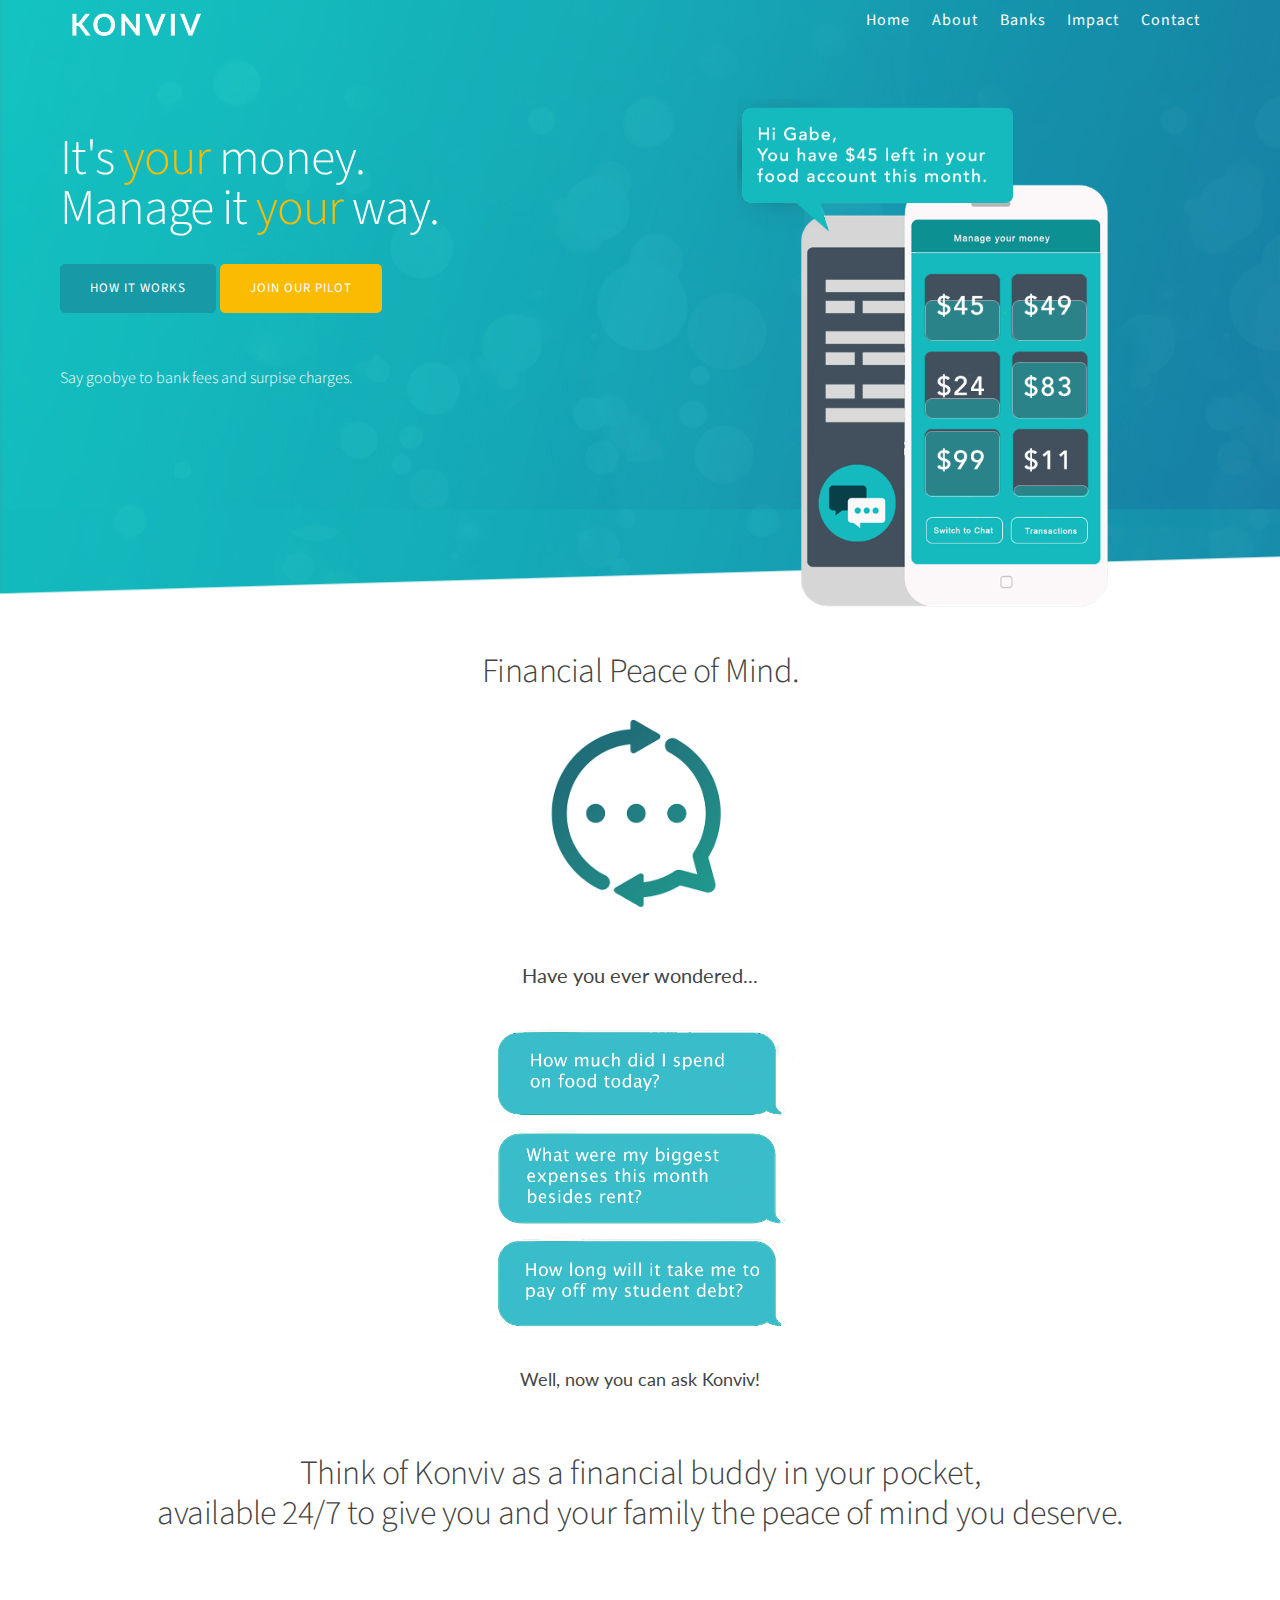
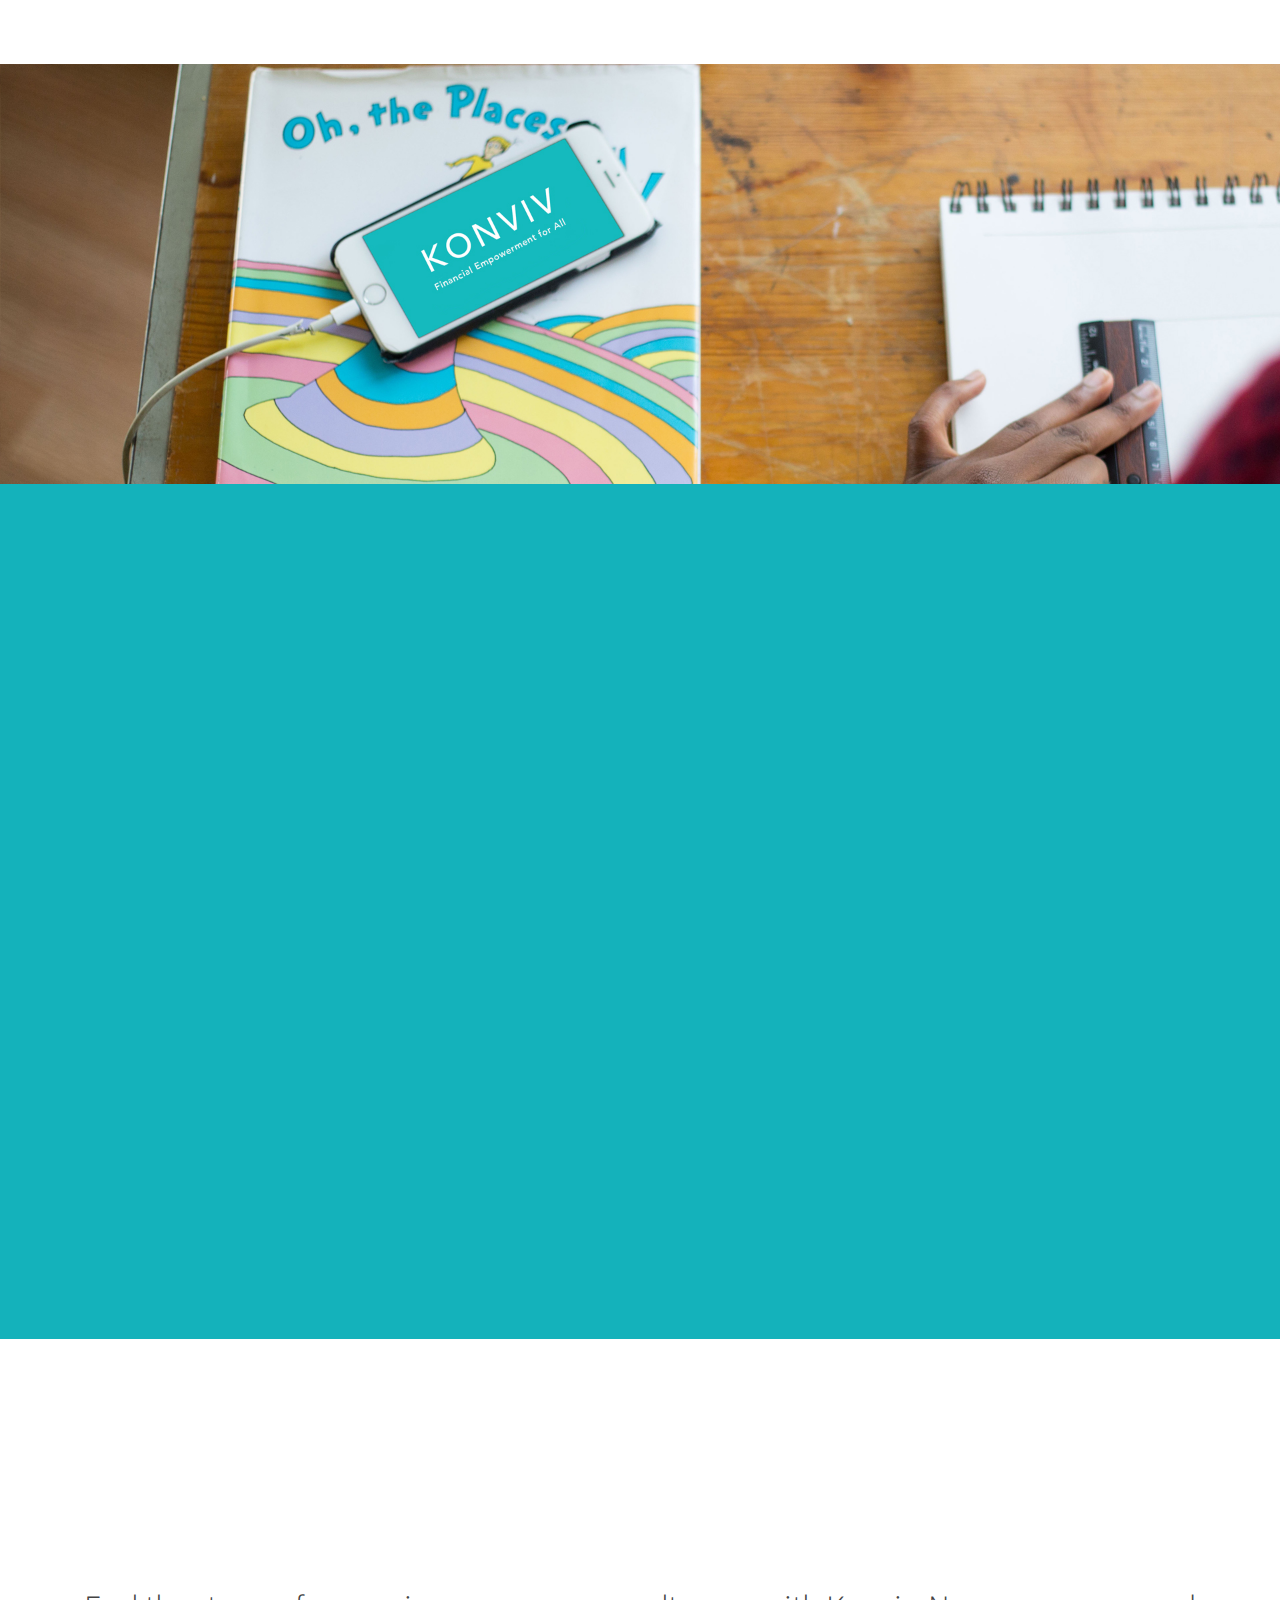
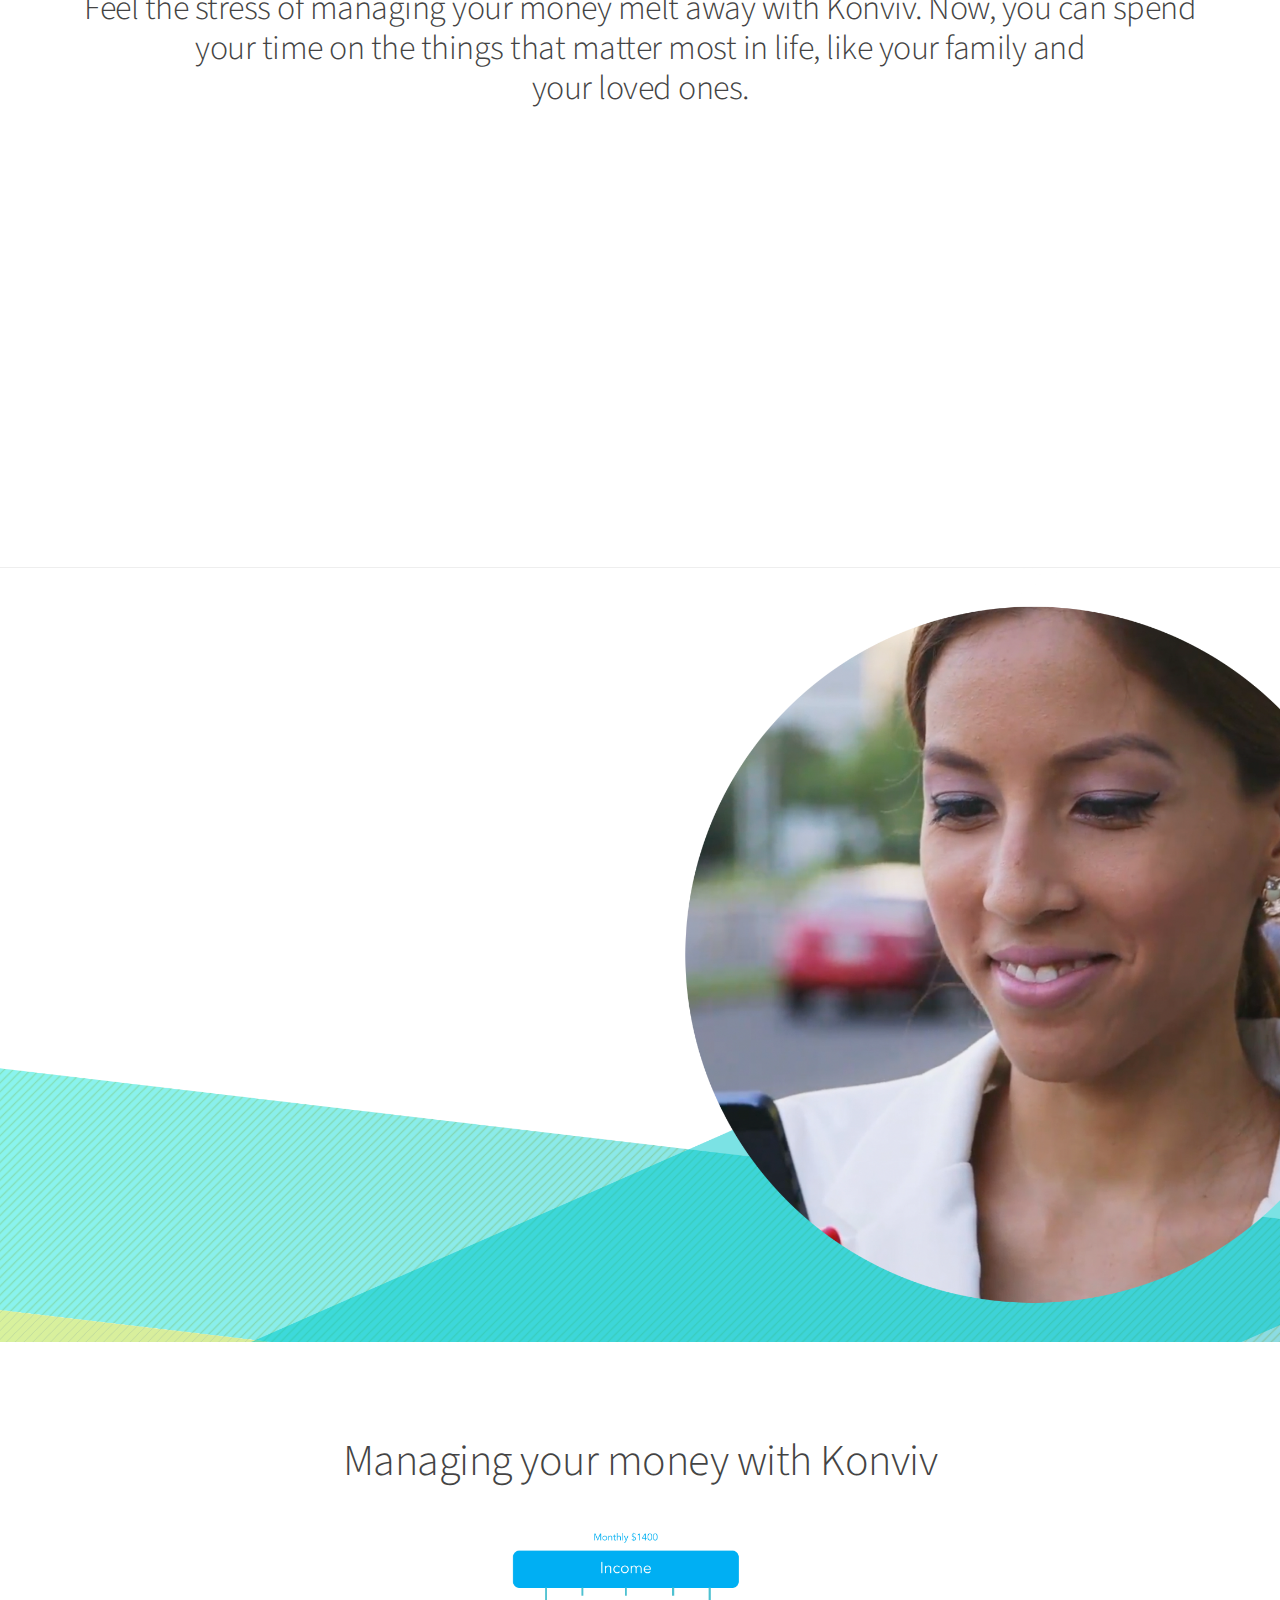
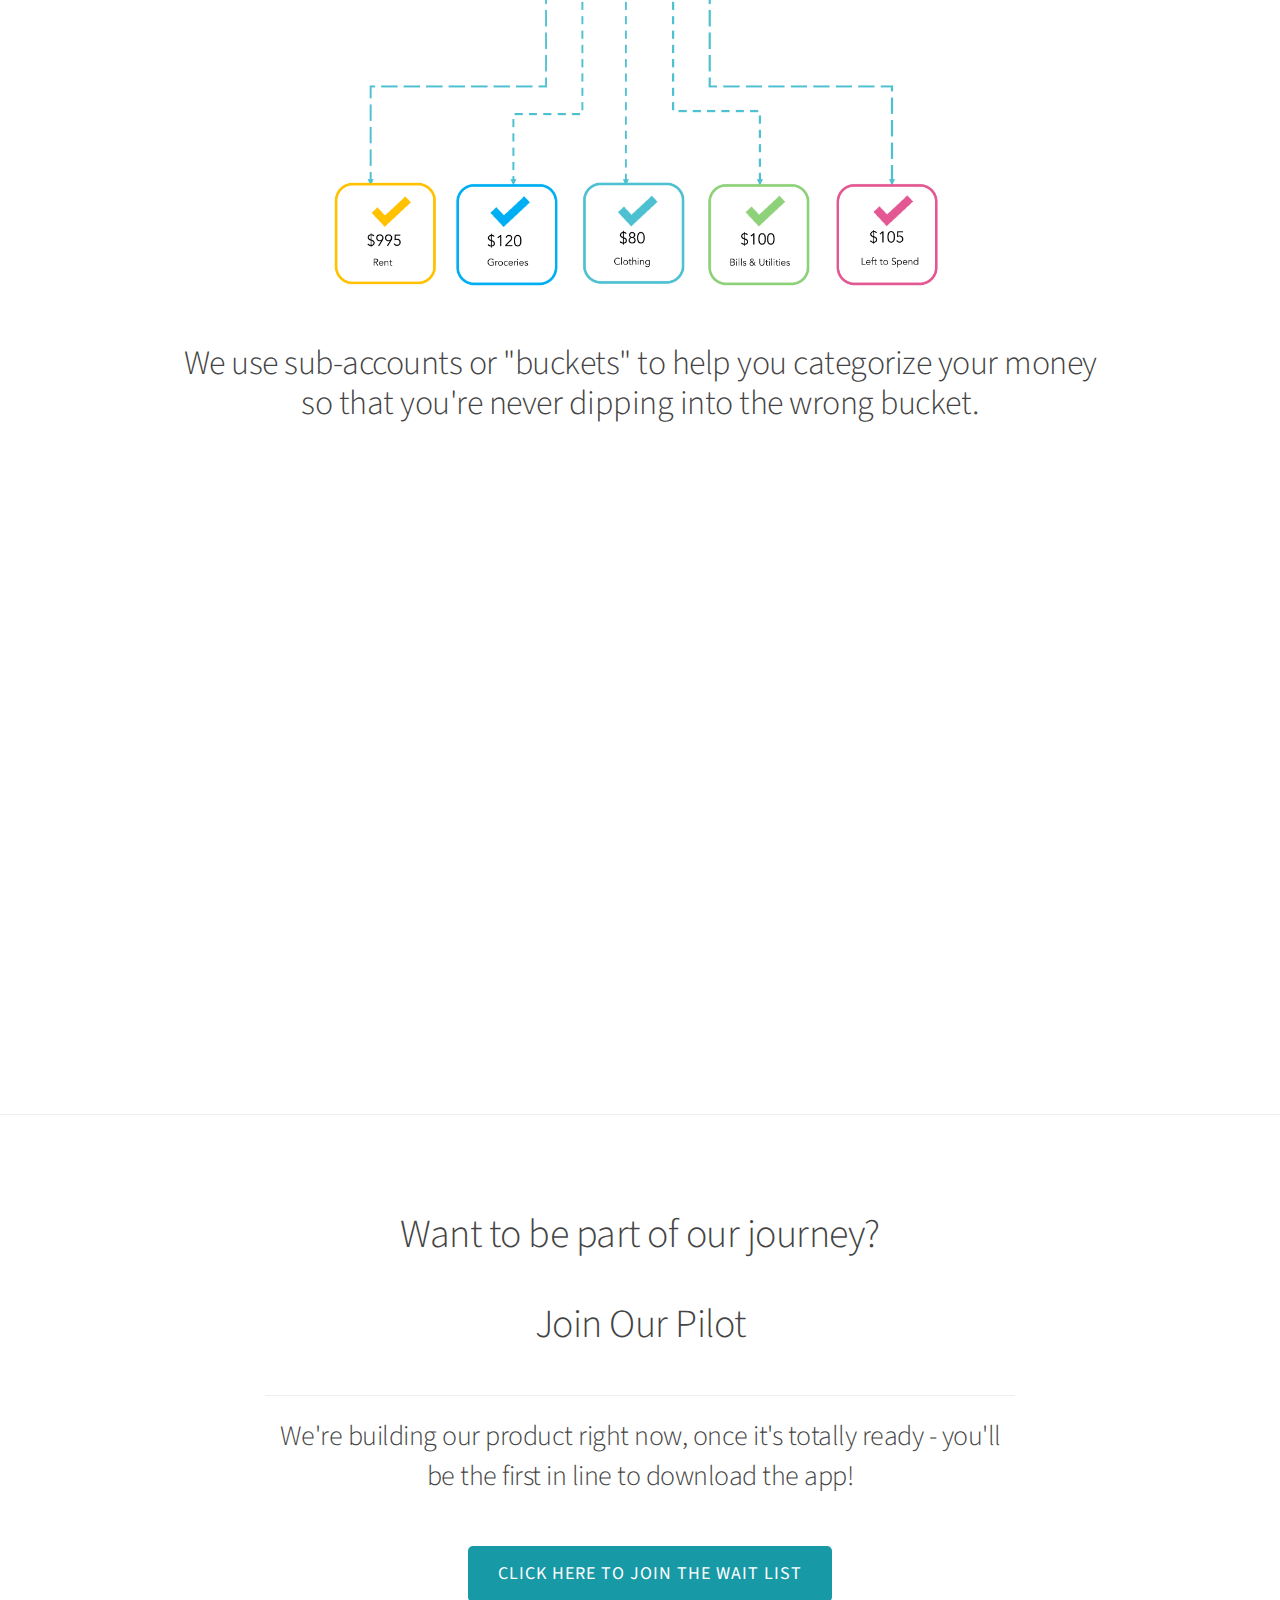
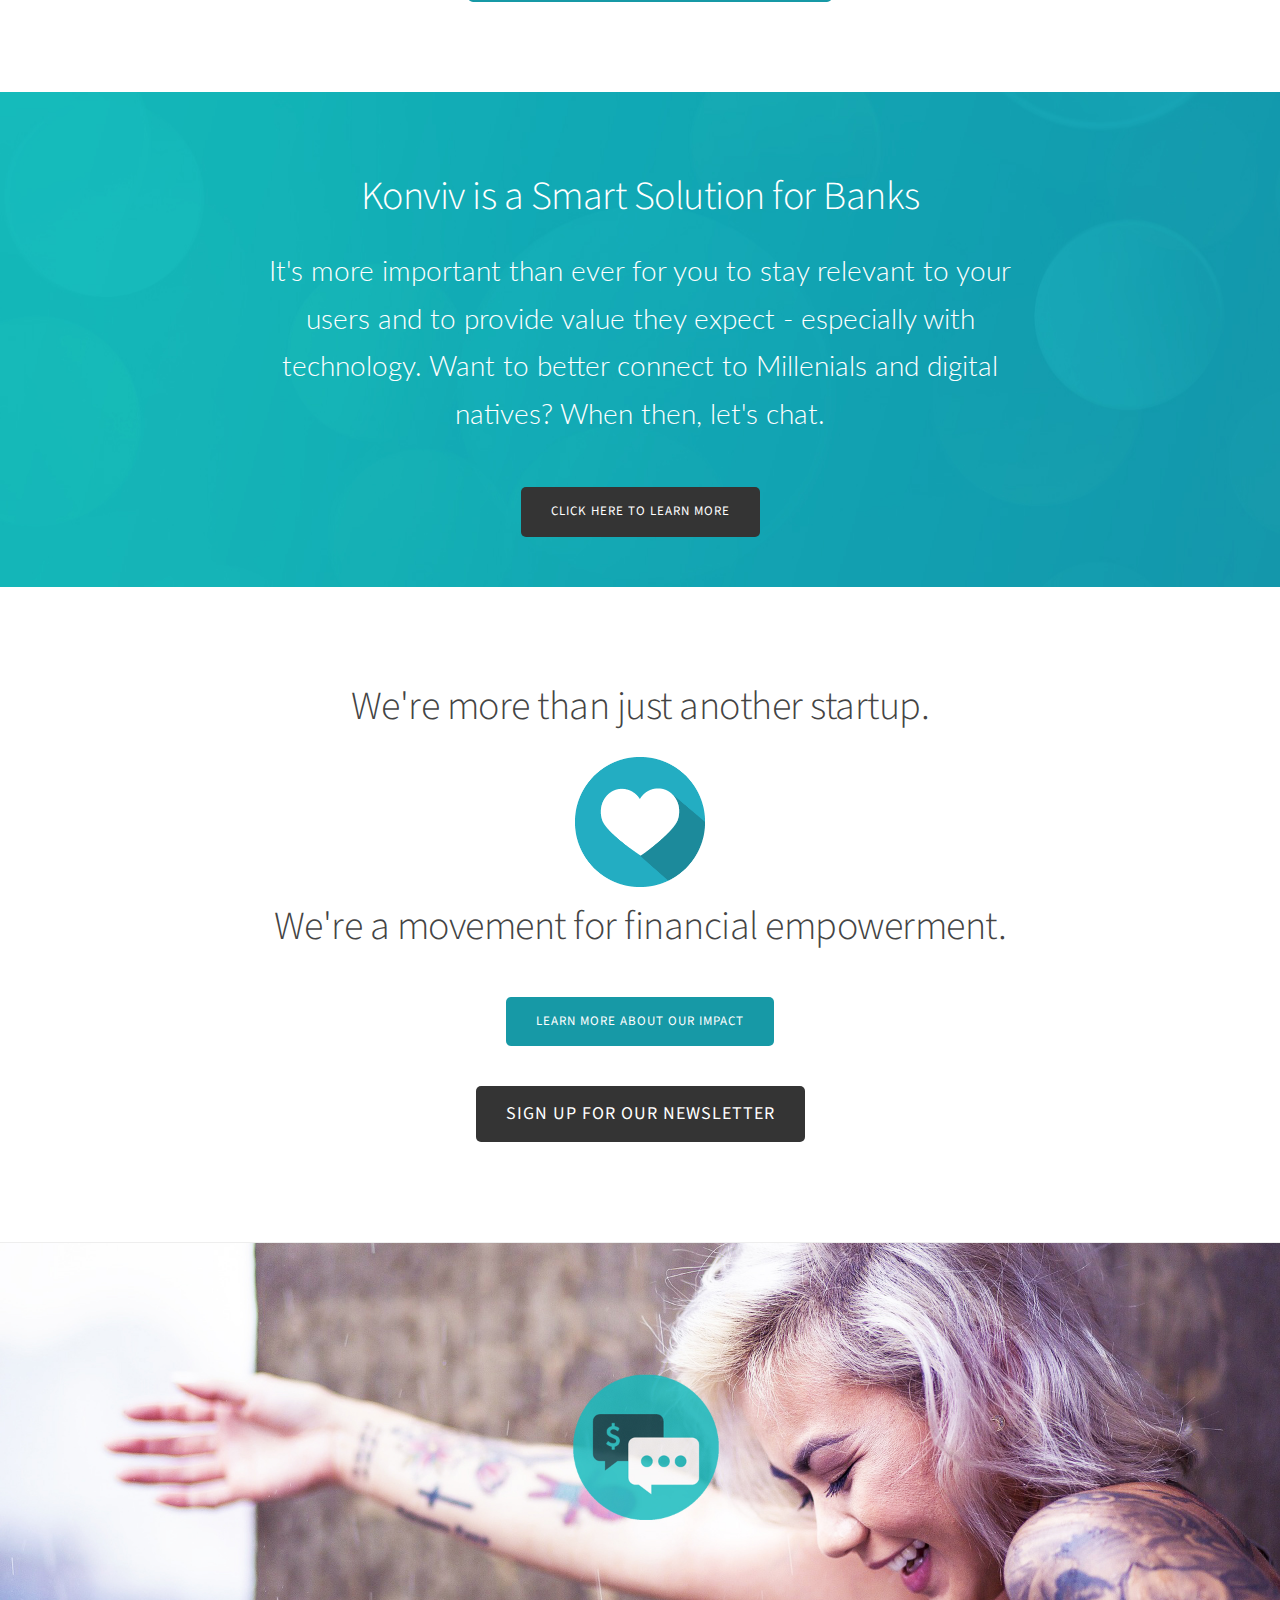
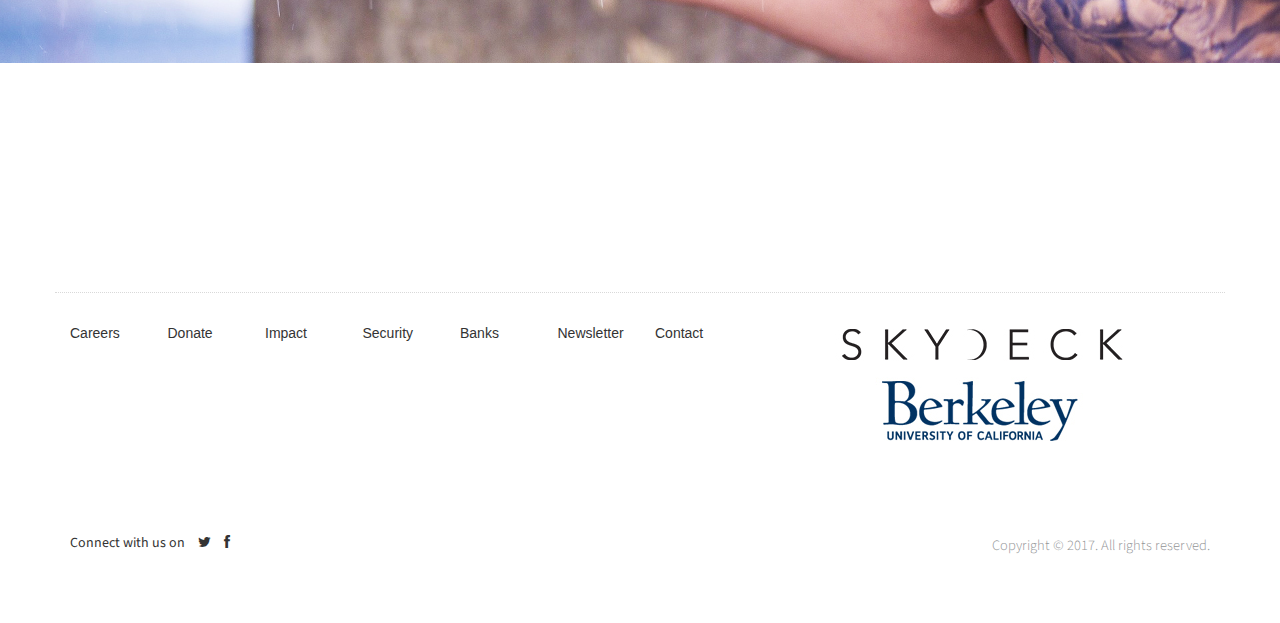
==== index.html @ cd928bea "Upload new website" ====
<!DOCTYPE html>
<html lang="en"><head>
  <meta charset="utf-8">
  <title>Konviv </title>
  <meta name="keywords" content="Startup, Impact, Financial Inclusion, Fintech">
  <meta name="description" content="A financial buddy in your pocket!">
  <meta name="viewport" content="width=device-width, initial-scale=1.0, maximum-scale=1.0, user-scalable=no">

  <meta property="og:title" content="">
	<meta property="og:type" content="website">
	<meta property="og:url" content="">
	<meta property="og:site_name" content="">
	<meta property="og:description" content="">

  <!-- Styles -->
  <link rel="stylesheet" href="css/font-awesome.min.css">
  <link rel="stylesheet" href="css/animate.css">
  <link href='http://fonts.googleapis.com/css?family=Raleway:400,100,200,300,500,600,700,800,900|Montserrat:400,700' rel='stylesheet' type='text/css'>
  <link href="https://fonts.googleapis.com/css?family=Lato:300,400,600,700" rel="stylesheet">
  <link href="https://fonts.googleapis.com/css?family=Khula:300,400,600,700" rel="stylesheet">
  <link href="https://fonts.googleapis.com/css?family=Source+Sans+Pro:400,100,200,300,500,600,700,800" rel="stylesheet">

  <link rel="shortcut icon" type="image/png" href="img/favicon.png"/>
  

  <link rel="stylesheet" href="css/bootstrap.min.css">
  <link rel="stylesheet" href="css/main.css">

  <script src="js/modernizr-2.7.1.js"></script>
  
</head>

<body>

    <div class="navbar navbar-inverse navbar-fixed-top">
      <div class="container">
        <div class="navbar-header">
          <button type="button" class="navbar-toggle" data-toggle="collapse" data-target=".navbar-collapse">
            <span class="icon-bar"></span>
            <span class="icon-bar"></span>
            <span class="icon-bar"></span>
          </button>
          <a class="logo" href="index.html"><img src="img/logo.png" style="width:30%;" alt="Logo"></a>
        </div>
        <div class="navbar-collapse collapse">
          <ul class="nav navbar-nav navbar-right">
            <li><a href="index.html">Home</a></li>
            <li><a href="about.html">About</a></li>
            <li><a href="banks.html">Banks</a></li>
            <li><a href="impact.html">Impact</a></li>
            <li><a href="contact.php">Contact</a></li>
          </ul>
        </div><!--/.navbar-collapse -->
      </div>
    </div>
        
    <section style="background-image:url('img/header-bg.jpg');">
      <div class="container">
        <div class="row">
          <div class="col-xs-6">
            <a href="index.html"><img src="img/logo.png" style="width:30%; padding-top:10px;" alt="Logo"></a>
          </div>
          <div class="col-xs-6 signin text-right navbar-nav">
            <a href="#pricing" class="index.html">Home</a>&nbsp; &nbsp;<a href="about.html">About</a>&nbsp; &nbsp;<a href="banks.html">Banks</a>&nbsp; &nbsp;<a href="impact.html">Impact</a>&nbsp; &nbsp;<a href="contact.php">Contact</a>
          </div>
        </div>
          <div class="row" id="toprow" style="padding:5px;">
            <div class="col-sm-7 wow fadeIn pad-sm" data-wow-delay="0.4s" style="vertical-align: center;">
          <h1 class="wow fadeIn" style="margin-top:10px; font-size:50px;">It's <span style="color:#fabb00; font-weight:300;">your</span> money.<br /> Manage it <span style="color:#fabb00; font-weight:300;">your</span> way.</h1>
            <div style="margin-top:30px;"><a href="#be-the-first" class="btn btn-primary btn-lg scroll">How It Works</a>
                    <a href="#pilot" class="btn btn-primary btn-lg scroll" style="background-color:#fabb00;">Join Our Pilot</a>
                    <h3 style="color:white;"><br /> Say goobye to bank fees and surpise charges.</h3>
            </div>
        </div>
        <div class="col-sm-40 wow fadeIn" data-wow-delay="0.4s">
           <p id="mobiletop"><img src="img/mobile2.png" style="margin-top:55px; width:435px;" alt="iphone"></p>
          </div>
          <div style="text-align:center; margin-top:0px;">
          <h2 style="color:#444; font-size:34px;">Financial Peace of Mind.</h2>
           <div> 
          </div>
         
      </div>
      </div>
    </section>

        <section id="be" class="pad-sm" style="color:#333; margin-top:-100px;">
        <div class="container">
        <div class="row margin-40 text-center">
                <img src="img/chatb.png" alt="chat" style="width:200px; margin:32px 0px 26px 0px;" />
                <h2 class="bottommargin font-body uppercase t400" style="font-size: 34px; color:#444444; font-weight:300;"></h2>

                <p class="lead topmargin-sm nobottommargin" style="font-weight:400; color:#444444; font-size:20px; line-height: 1.7;">Have you ever wondered...</p>
                
                <p><img src="img/textbubbles.jpg" alt="text bubbles" style="width:345px;" /></p>
                
                <p class="lead topmargin-sm nobottommargin" style="font-weight:400; color:#444444; font-size:18px; line-height: 1.7;">Well, now you can ask Konviv!</p><br>
                <h2 class="bottommargin font-body uppercase t400" style="font-size: 34px; color:#444444; font-weight:300;">Think of Konviv as a financial buddy in your pocket, <br />available 24/7 to give you and your family the peace of mind you deserve. </h2>
                </div>
                </div>
    </section>

   <section id="be-class-2" class="pad-sm">
      <div class="container">
        <div class="row margin-40 text-center" style="margin-top:150px;">
            <h2 class="bottommargin font-body uppercase t400" style="opacity:0;">.</h2>
         </div>
       </div>
    </section>

      <section id="be-the-first" class="pad-xl">
      <div class="container" style="margin-top:-45px;">
        <div class="row">
          <div class="col-sm-8 col-sm-offset-2 text-center margin-30 wow fadeIn" data-wow-delay="0.6s">
            <h2>Konviv uses artificial intelligence to make managing your money as easy as talking to a friend.<br> <br>Want to know if you have enough money for that purchase? Go ahead, ask Viva, our bot.</h2>
          </div>
        </div>
        
        <div class="iphone wow fadeInUp" data-wow-delay="1s">
          <img src="img/iphone.png">
        </div>
      </div>
    </section>

    <section class="pad-sm" style="border-bottom:1px solid #EEE;">
      <div class="container">
        <div class="row margin-40 text-center" style="margin-top:150px;">
            <h2 class="bottommargin font-body uppercase t400" style="font-size: 34px; color:#444; font-weight:300;">Feel the stress of managing your money melt away with Konviv. Now, you can spend your time on the things that matter most in life, like your family and <br />your loved ones.</h2><br />
         </div>
        <div class="row">
          <div class="col-sm-4 wow fadeIn" data-wow-delay="0.4s">
          <center><img src="img/app1.jpg" alt="icon" style="width:126px;" /></center>
            <hr class="line blue">
            <h3>Konviv is your financial buddy</h3>
            <p>You can text Konviv at any time of day - Konviv is here to make sure you're good with your money, and that you save as efficiently as you spend. You're on your way to financial freedom!</p>
          </div>
          <div class="col-sm-4 wow fadeIn" data-wow-delay="0.8s">
          <center><img src="img/app2.jpg" alt="icon" style="width:126px;" /></center>
            <hr  class="line purple">
            <h3>Konviv learns what you want</h3>
            <p>Konviv's Artificial Intelligence gets better the longer its with you. Konviv learns what you like to spend money on and optimizes towards your lifestyle! Finally, a bot that gets you!</p>
          </div>
          <div class="col-sm-4 wow fadeIn" data-wow-delay="1.2s">
          <center><img src="img/app3.jpg" alt="icon" style="width:126px;" /></center>
            <hr  class="line yellow">
            <h3>Konviv connects you to new opportunities</h3>
            <p>Konviv is more than just a bot - it's a platform that allows you to connect up to new financial solutions. As your Konviv score grows, new services become available to you.</p>
          </div>
         </div>
       </div>
    </section>

       <section id="second-info" class="pad-xl">
        <div class="container">
        <div class="row">
          <div class="col-sm-6 wow fadeIn" data-wow-delay="0.4s" style="margin-right:120px;">
          <h1 class="black">Breathe easy with Konviv</h1>
           <hr class="line blue" style="width:100%;">
            <h3 style="font-size:24px;">We get it. Managing money, and knowing exactly how much you have to "make it to the end of the month" is a lot of work. It doesn't have to be so hard. With Konviv, we use artificial intelligence, as well as beautiful graphs, charts, and data to help you thrive in your life.</h3>

            <h3 style="font-size:68px; opacity:0;">.Deep</h3>
            <h3 style="font-size:68px; opacity:0;">.Luz</h3>
        </div>
        <div class="col-sm-4 wow fadeIn" data-wow-delay="0.4s">
            <p style="opacity:0;">Young woman looking at phone</p>
        </div>
      </div>
    </section>
    
    <section id="finance" class="pad-sm">
	    <div class="container">
		    <div class="row margin-40 text-center">
        <h2 class="bottommargin font-body uppercase t400" style="font-size: 44px; color:#444; font-weight:300;">Managing your money with Konviv</h2><br />
        <p><img src="img/buckets.png" alt="buckets example" id="buckets-example" style="width:660px;" /></p>
            <h2 class="bottommargin font-body uppercase t400" style="font-size: 34px; color:#444; font-weight:300;">We use sub-accounts or "buckets" to help you categorize your money <br />so that you're never dipping into the wrong bucket.</h2><br />
        <div class="iphone wow fadeInUp" data-wow-delay="1s" style="margin-top:20px;">
          <img src="img/iphoneb.png">
        </div>
		    </div>
      </div>
    </section>

<br /><br /><br /><br /><br /><br /><br /><br /><br /><br /><br /><br /><br /><br /><br /><br />
    <section id="features" class="pad-sm" style="border-top:1px solid #EEE;">
      <div class="container">
        <div class="row">
            <div class="col-sm-8 col-sm-offset-2 text-center" id="pilot">
              <h2 class="black">Want to be part of our journey?</h2>
              <br >
                <h2 class="black">Join Our Pilot</h2>
                <br />
                <hr style="width:100%;">
                <h2 style="font-size:28px;" class="black">We're building our product right now, once it's totally ready - you'll be the first in line to download the app!</h2>
              <br />
              <div class="col-sm-8 col-sm-offset-2 col-md-6 col-md-offset-3"><br />
                  <p><button style="font-size:18px;" class="btn btn-primary btn-lg" id="open-popup-pilot" data-easing="easeInOutExpo" data-speed="1250" data-offset="70">Click Here to Join The Wait List</button></p>
              </div>
          </div>
        </div>
      </div>
    </section>
        
        
    <!--Pricing-->
    <section id="pricing" style="background-image:url('img/be-the-second-bg.jpg');">
      <div class="container">
        <div class="row margin-40">
          <div class="col-sm-8 col-sm-offset-2 text-center">
            <h2 class="white" style="padding-top:65px;">Konviv is a Smart Solution for Banks</h2><br />
            <p class="white" style="font-size:28px; line-height:1.7em;">It's more important than ever for you to stay relevant to your users and to 
provide value they expect - especially with technology. Want to better connect to 
Millenials and digital natives? When then, let's chat.</p><br /><br />
            <p><a href="banks.html"><button type="submit" style="background-color:#343434;" class="btn btn-primary btn-lg">Click here to learn more</button></a></p>
          </div>
        </div>
        
      </div>
    </section>

    <section id="impact3" class="pad-sm" style="border-bottom:1px solid #EEE;">
      <div class="container">
        <div class="row" >
          <div class="col-sm-8 col-sm-offset-2 text-center">
            <h2 style="color:#444;">We're more than just another startup.</h2>
            <br />
            <img src="img/heart.png" alt="heart" style="width:130px;" />
            <h2 style="color:#444;">We're a movement for financial empowerment.</p>
            <br />
            
            <div class="row" id="newsletter">
              <div class="col-sm-8 col-sm-offset-2 col-md-6 col-md-offset-3">

                  <button type="submit" class="btn btn-primary btn-lg"><a href="impact.html">Learn More about our Impact</a></button>
                    <br /><br />
                  <p><button style="font-size:18px; background-color:#343434;" class="btn btn-primary btn-lg" id="open-popup-news" data-easing="easeInOutExpo" data-speed="1250" data-offset="70">Sign Up for our Newsletter</button></p>

              </div>
            </div><!--End Form row-->

          </div>
        </div>
      </div>
    </section>

       <section id="be-class" class="pad-sm">
      <div class="container">
        <div class="row margin-40 text-center" style="margin-top:150px;">
            <h2 class="bottommargin font-body uppercase t400" style="opacity:0;">.</h2>
         </div>
       </div>
    </section>
    
    
    <section id="press" class="pad-sm">
      <div class="container">
        
        <div class="row margin-30 news-container">
          <div class="col-sm-10 col-sm-offset-1 col-md-8 col-md-offset-2 wow fadeInLeft" data-wow-delay="0.8s">
            <a href="#" target="_blank">
            <img class="news-img pull-left" src="img/kate.png" style="width:120px;" alt="Testimonial">
            <br />
            <p class="black" style="font-size:21px;">"I can't wait for others to use Konviv. It was a game changer for me!"<br /><br />
            <small><em>Kate H. - April 27, 2017</em></small></p>
            </a>
            <br />
          </div>
        </div>

       <!-- Footer Links Menu -->
          <div class="row">
            <div class="col-sm-1"><a href="https://angel.co/konviv/jobs">Careers</a></div>
            <div class="col-sm-1"><a href="donate/index.html">Donate</a></div>
            <div class="col-sm-1"><a href="impact.html">Impact</a></div>
            <div class="col-sm-1"><a href="banks.html#be-class-pci">Security</a></div>
            <div class="col-sm-1"><a href="banks.html">Banks</a></div>
            <div class="col-sm-1"><a href="#newsletter">Newsletter</a></div>
            <div class="col-sm-1"><a href="contact.php">Contact</a></div>
            <div class="col-sm-3" style="margin:-10px 0px -50px 50px;"><a href="http://skydeck.berkeley.edu/"><img src="img/skydeck.jpg" /></a></div>
          </div>
            <!-- End Footer Links Menu -->
      </div>

    </section>
    
    
    <footer>
      <div class="container">
        
        <div class="row">
          <div class="col-sm-8 margin-20">
            <ul class="list-inline social">
              <li>Connect with us on</li>
              <li><a href="https://twitter.com/konviv_co"><i class="fa fa-twitter"></i></a></li>
              <li><a href="https://www.facebook.com/konvivdotcom/"><i class="fa fa-facebook"></i></a></li>
            </ul>
          </div>
          

          <div class="col-sm-4 text-right">
            <p><small>Copyright &copy; 2017. All rights reserved. <br>

          </div>
        </div>
        
      </div>
    </footer>
    
    <!-- Javascript
    ================================================== -->
    <!-- Placed at the end of the document so the pages load faster -->
    <script src="//ajax.googleapis.com/ajax/libs/jquery/1.11.0/jquery.min.js"></script>
    <script>window.jQuery || document.write('<script src="js/jquery-1.11.0.min.js"><\/script>')</script>
    <script src="js/wow.min.js"></script>
    <script src="js/bootstrap.min.js"></script>
    <script src="js/main.js"></script>

    <!-- Mailchimp Javascript 
    =================================================== -->
    <!-- Mailchimp Popup
  ============================================= -->
  
  <!-- Popup Newsletter -->
  <script type="text/javascript" src="http://s3.amazonaws.com/downloads.mailchimp.com/js/signup-forms/popup/embed.js" data-dojo-config="usePlainJson: true, isDebug: false"></script>
  <script>
      function showMailingPopUp() {
          require(["mojo/signup-forms/Loader"], function(L) { L.start({"baseUrl":"mc.us14.list-manage.com","uuid":"bbe6edd96b05a24089b614b98","lid":"a636b8f6cd"}) })
          document.cookie = "MCEvilPopupClosed=; expires=Thu, 01 Jan 1970 00:00:00 UTC";
      };
      document.getElementById("open-popup-news").onclick = function() {showMailingPopUp()};
  </script>
<!-- End Demo ============= -->

<!-- Popup Pilot -->
  <script type="text/javascript" src="http://s3.amazonaws.com/downloads.mailchimp.com/js/signup-forms/popup/embed.js" data-dojo-config="usePlainJson: true, isDebug: false"></script>

      <script>
      function showMailingPopUpPilot() {
          require(["mojo/signup-forms/Loader"], function(L) { L.start({"baseUrl":"mc.us14.list-manage.com","uuid":"bbe6edd96b05a24089b614b98","lid":"b7b7438ba7"}) })
          document.cookie = "MCEvilPopupClosed=; expires=Thu, 01 Jan 1970 00:00:00 UTC";
      };
      document.getElementById("open-popup-pilot").onclick = function() {showMailingPopUpPilot()};
  </script>
<!-- End Demo ============= -->

    </body>
</html>
---- css/main.css ----
/* ==========================================================================
   Global styles
   ========================================================================== */
h1, h2, h3, h4, h5, h6, p, .btn, .navbar-nav a, .form-control, .list-inline, small, #pricing {
  font-family: 'Source Sans Pro', sans-serif;
}

p, .lead {
	font-family: 'Lato', sans-serif;
}

h1 {
  font-size: 45px;
  line-height: 50px;
  letter-spacing: -1px;
  color: #ffffff;
  font-weight: 300;
}

h2 {
  font-size: 40px;
  line-height: 40px;
  letter-spacing: -0.5px;
  color: #ffffff;
  font-weight: 300;
}

h3 {
  font-size: 16px;
  line-height: 30px;
  letter-spacing: 0px;
  color: #231f20;
  font-weight: 300;
}

.lead {
  font-size: 21px;
  line-height: 26px;
  color: #ffffff;
  font-weight: 300;
}

p {
  font-size: 17px;
  line-height: 22px;
  color: #929496;
  font-weight: 300;
}

/*------------------Utilities---------------------*/
a {
  color: inherit;
  font-weight: inherit;
  font-size: inherit;
  text-decoration: none;
}

a:hover, a:focus {
  text-decoration: none;
  color: #231f20;
  -webkit-transition: all 0.35s ease-in-out;
  -moz-transition: all 0.35s ease-in-out;
  -o-transition: all 0.35s ease-in-out;
  transition: all 0.35s ease-in-out;
}

.fa-lg {
  font-size: 1.33333em;
  line-height: 0.75em;
  vertical-align: -10%;
}

::selection {
	background: #231f20; /* Safari */
	color: #FFFFFF;
}
::-moz-selection {
	background: #231f20; /* Firefox */
	color: #FFFFFF;
}


/*------------------Buttons---------------------*/
.btn:focus {
  outline: 0px auto -webkit-focus-ring-color;
  outline: none;
}

.btn {
  text-transform: uppercase;
  border-radius: 5px;
  border: none;
}

.btn-lg {
  font-size: 13px;
  line-height: 1.33;
  padding: 16px 30px;
  font-weight: 400;
  letter-spacing: 1px;
}

.btn-sm {
  font-size: 11px;
  line-height: 1.33;
  padding: 10px 18px;
  font-weight: 400;
}

.btn-wide {
  width: 100%;
  font-size: 13px;
  line-height: 1.33;
  padding: 18px 28px;
  font-weight: 400;
  letter-spacing: 1px;
}

.btn-primary {
  background-color:#1799a6;
  color: #ffffff;
}

.btn-primary:hover, .btn-primary:focus, .btn-primary:active, .btn-primary.active {
  background-color: #8be2e5;
  color: #ffffff;
  -webkit-transition: all 0.35s ease-in-out;
  -moz-transition: all 0.35s ease-in-out;
  -o-transition: all 0.35s ease-in-out;
  transition: all 0.35s ease-in-out;
}

.btn-secondary {
  background-color: #ffffff;
  color: #231f20;
  border: 1px solid #333333;
}

.btn-secondary:hover, .btn-secondary:focus, .btn-secondary:active, .btn-secondary.active {
  background-color: #ededed;
  color: #231f20;
  -webkit-transition: all 0.35s ease-in-out;
  -moz-transition: all 0.35s ease-in-out;
  -o-transition: all 0.35s ease-in-out;
  transition: all 0.35s ease-in-out;
}




/*-----------------Margins------------------*/
.margin-0 {
    margin-bottom: 0 !important;
}
.margin-10 {
    margin-bottom: 10px !important;
}
.margin-15 {
    margin-bottom: 15px !important;
}
.margin-20 {
    margin-bottom: 20px !important;
}
.margin-30 {
    margin-bottom: 30px !important;
}
.margin-40 {
    margin-bottom: 40px !important;
}
.margin-50 {
    margin-bottom: 50px !important;
}
.margin-60 {
    margin-bottom: 60px !important;
}
.margin-70 {
    margin-bottom: 70px !important;
}
.margin-80 {
    margin-bottom: 80px !important;
}
.margin-90 {
    margin-bottom: 90px !important;
}
.margin-100 {
    margin-bottom: 100px !important;
}


/*-----------------Colors------------------*/

.black {
  color: #444444;
}

.blue {
  color: #1799a6;
}

.white {
  color: #ffffff;
}

.black-bg {
  background: #231f20;
}

.blue-bg {
  background: #1799a6;
}

.white-bg {
  background: #ffffff;
}

.purple-bg {
	background: #0abaff;
}



/* ==========================================================================
   Nav Styles
   ========================================================================== */

.navbar {
    border: 0px solid rgba(0, 0, 0, 0);
    background: #1799a6;
    margin: auto;
    min-height: 60px;
    padding-top: 8px;
    position: fixed;
    top: -78px;
    transition: top 0.4s ease 0s;
}

.navbar.open {
    top: 0;
}

.navbar-inverse .navbar-nav > li > a, .navbar-nav a {
    color: #ffffff;
    font-size: 16px;
    padding-right:10px;
    letter-spacing: 1px;
}

.navbar-inverse .navbar-nav > li > a:hover {
    color: #ffffff;
    opacity: 0.6;
}

.nav > li > a {
    position: relative;
    display: block;
    padding: 10px 10px;
}

.navbar-inverse .navbar-collapse, .navbar-inverse .navbar-form {
    border-color: #4ec3cd;
}

.navbar-inverse .navbar-toggle {
    border-color: transparent;
}

.logo img {
	margin-top: 6px;
}

.navbar-inverse .navbar-nav2 > li > a:hover {
    color: #000;
    padding:0px 10px;
}

div.col-xs-6.signin.text-right.navbar-nav2.navbar-inverse > a {
  padding:0px 5px;
}


/* ==========================================================================
   Main styles
   ========================================================================== */
header {
  background: url(../img/header-bg.jpg) no-repeat center center;
  width: 100%;
  padding: 20px 10px 50px 10px;
  height: 110vh;
  overflow: hidden;
  background-size: cover;
  -webkit-background-size: cover;
  -moz-background-size: cover;
  -o-background-size: cover;
}

#second-info {
  background: url('../img/user.png') no-repeat center center;
  overflow: hidden;
  background-size: cover;
  -webkit-background-size: cover;
  -moz-background-size: cover;
  -o-background-size: cover;
}

.header-info {
  position: absolute;
  bottom: 0;
  width: 100%;
  left: 0;
  right: 0;
  margin-left: 0px;
  margin-bottom: 12%;
}

#finance {
  background-color: white;
  color:#444;
}

#be-class {
  background: url('../img/hip.jpg') no-repeat center center;
    overflow: hidden;
  background-size: cover;
  -webkit-background-size: cover;
  -moz-background-size: cover;
  -o-background-size: cover;
}


#be-class-pci {
  background: url('../img/pci.jpg') no-repeat center center;
    overflow: hidden;
  background-size: cover;
  -webkit-background-size: cover;
  -moz-background-size: cover;
  -o-background-size: cover;
}

#be-class-2 {
  background: url('../img/hip2.jpg') no-repeat;
    overflow: hidden;
  background-size: cover;
  -webkit-background-size: cover;
  -moz-background-size: cover;
  -o-background-size: cover;
}

#be-class-work {
  background: url('../img/hip3.jpg') no-repeat;
    overflow: hidden;
  background-size: cover;
  -webkit-background-size: cover;
  -moz-background-size: cover;
  -o-background-size: cover;
}

#be-the-third {
    background: url('../img/be-the-second-bg.jpg') no-repeat;
    overflow: hidden;
  background-size: cover;
  -webkit-background-size: cover;
  -moz-background-size: cover;
  -o-background-size: cover;
}

#content-info-about {
  background: url('../img/be-the-second-bg.jpg') no-repeat;
    overflow: hidden;
  background-size: cover;
  -webkit-background-size: cover;
  -moz-background-size: cover;
  -o-background-size: cover;
}


.signin {
  padding-top: 9px;
}

.mouse-icon {
    border: 2px solid #fff;
    border-radius: 16px;
    display: block;
    height: 50px;
    margin: -100px auto 50px;
    position: relative;
    width: 30px;
    z-index: 10;
}
.mouse-icon .scroll {
    animation-delay: 0s;
    animation-duration: 1s;
    animation-iteration-count: infinite;
    animation-name: scrolling;
    animation-play-state: running;
    animation-timing-function: linear;
}
.mouse-icon .scroll {
    background: #fff none repeat scroll 0 0;
    border-radius: 10px;
    height: 10px;
    margin-left: auto;
    margin-right: auto;
    position: relative;
    top: 4px;
    width: 4px;
}
@keyframes scrolling {
0% {
    opacity: 0;
    top: 5px;
}
30% {
    opacity: 1;
    top: 10px;
}
100% {
    opacity: 0;
    top: 25px;
}
}

.pad-xl {
	padding: 200px 0px;
}

.pad-lg {
	padding: 160px 0px;
}

.pad-sm {
	padding: 80px 0px;
}

.pad-xs {
	padding: 30px 0px;
}

#impact {
  background: url(../img/toms.jpg) no-repeat center center fixed;
    min-height: 300px;
  -webkit-background-size: cover;
  -moz-background-size: cover;
  -o-background-size: cover;
  background-size: cover;
  color:white;
}

#join {
  background: url(../img/impact.jpg) no-repeat center center fixed;
    min-height: 300px;
  -webkit-background-size: cover;
  -moz-background-size: cover;
  -o-background-size: cover;
  background-size: cover;
  color:white;
}

#be-the-first {
  background: #14b2bb;
  min-height: 300px;
  -webkit-background-size: cover;
  -moz-background-size: cover;
  -o-background-size: cover;
  background-size: cover;
}

#values-list {
  background: url(../img/be-the-second-bg.jpg) #231f20 no-repeat center center fixed;
  min-height: 300px;
  -webkit-background-size: cover;
  -moz-background-size: cover;
  -o-background-size: cover;
  background-size: cover;
}

hr.line {
	width: 100%;
	border: 2px solid;
}

.purple {
	border-color: #67869b;
	color: #67869b;
}

.blue {
	border-color: #1799a6;
	color: #1799a6
}

.yellow {
	border-color: #fdc05d;
	color: #fdc05d;
}

.iphone {
    position: relative;
    height: 200px;
}

.iphone img {
    margin: 0 auto;
    position: absolute;
    left: 0;
    right: 0;
    width: 100%;
    max-width: 440px;
}


#invite {
  background: #f2f2f2;
}

.fa-envelope-o {
  color: #4ec3cd;
  font-size: 22px;
  display: block;
  padding-top: 15px;
  width: 60px;
  height: 60px;
  border: 2px solid #4ec3cd;
  -moz-border-radius: 30px;
  -o-border-radius: 30px;
  -webkit-border-radius: 30px;
  border-radius: 30px;
  margin: auto;
}

.news-container {
  padding: 10px 0px 20px;
  border-bottom: 1px dotted #d9d9d9;
}

.news-img {
  padding-right: 20px;
}

footer {
  background: #ffffff;
  padding: 40px 0px;
}

.social li a:hover {
  opacity: 0.5;
}

.cbox {
  padding:25px;
  background-color:#f0d65f;
  margin:10px;
  text-align:center;
  vertical-align:center;
  border-radius:15px;
  width:240px;
  height:240px;
}
/*---------------Pricing Tables-------------------*/


#pricing {
  background: #1799a6;
}

.pricing-container {
  padding-left: 0px;
  padding-right: 0px;
}

.pricing-table {
  background: transparent;
  margin-bottom: 50px;
  margin-top: 0px;
  -webkit-transition: all 0.25s ease-in-out;
  -moz-transition: all 0.25s ease-in-out;
  -o-transition: all 0.25s ease-in-out;
  transition: all 0.25s ease-in-out;
}
.pricing-table.active {
  box-shadow: 0px 0px 12px rgba(41,46,50,0.6); 
  position: absolute;
  margin: auto;
  z-index: 200;
  border-top-left-radius: 10px;
  border-top-right-radius: 10px;
}

.pricing-table:hover {
  margin-top: -10px;
  -webkit-transition: all 0.25s ease-in-out;
  -moz-transition: all 0.25s ease-in-out;
  -o-transition: all 0.25s ease-in-out;
  transition: all 0.25s ease-in-out;
}

.pricing-table li {
  padding-left: 20px;
  padding-right: 20px;
}

.headline {
  background: #231f20;
  color: #FFFFFF;
  padding: 10px;
  border-top-left-radius: 10px;
  border-top-right-radius: 10px;
}

.price {
    background: none repeat scroll 0 0 #231f20;
    color: #FFFFFF;
    font-size: 32px;
    font-weight: bold;
    padding-bottom: 20px;
    padding-top: 20px;
}


.pricing-table:hover li.price  {
  background: #303236;
  -webkit-transition: all 0.85s ease-in-out;
  -moz-transition: all 0.85s ease-in-out;
  -o-transition: all 0.85s ease-in-out;
  transition: all 0.85s ease-in-out;
}

.price small {
  font-weight: 300;
  color: #929496;
}

.info {
  padding-top: 20px;
  padding-bottom: 20px;
  font-weight: 300;
  font-size: 13px;
  color: #929496;
  background: #ffffff;
}

.features {
  color: #231f20;
  font-weight: bold;
  padding-top: 12px;
  padding-bottom: 15px;
  border-bottom: 1px dotted #E8EAEA;
  background: #ffffff
}

.features.first {
  border-top: 1px dotted #E8EAEA;
}

.features.last {
  padding-top: 17px;
  padding-bottom: 20px;
}

.features.last a {
	color: #1799a6;
	font-size: 14px;
	letter-spacing: 1px;
}

.pricing-container .btn {
    border-radius: 0;
}




/* ==========================================================================
   Form styles
   ========================================================================== */
.form-control {
    background-color: #FFFFFF;
    background-image: none;
    border: 1px solid #EDEDED;
    border-radius: 4px;
    color: #929496;
    display: block;
    font-size: 15px;
    height: 60px;
    line-height: 1.42857;
    padding: 6px 12px;
    transition: border-color 0.15s ease-in-out 0s, box-shadow 0.15s ease-in-out 0s;
}

.form-control::-moz-placeholder {
    color: #d9d9d9;
    font-size: 15px;
    opacity: 1;
}

.form-control::-webkit-placeholder, .form-control::-o-placeholder {
    color: #d9d9d9;
    font-size: 15px;
    opacity: 1;
}

.form-control::-o-placeholder {
    color: #d9d9d9;
    font-size: 15px;
    opacity: 1;
}




/* ==========================================================================
   Mobile styles
   ========================================================================== */
/* Landscape phones and down */
@media (max-width: 480px) { 

.btn-lg {
  font-size: 12.5px;
  line-height: 1.33;
  padding: 16px 13px;
  letter-spacing: 0px;
}

#mobiletop {
  display:none;
}

#buckets-example {
  display:none;
}

#toprow {
  margin-top:-75px!important;
}


.btn-wide {
  width: 100%;
  font-size: 12.5px;
  line-height: 1.33;
  padding: 16px 13px;
  letter-spacing: 0px;
}

#be-the-first { 
      background-attachment: scroll;
  }

}


/* Landscape phone to portrait tablet */
@media (min-width: 481px) and (max-width: 767px) { 

#be-the-first { 
      background-attachment: scroll;
  }

}

div.col-xs-6.signin.text-right.navbar-nav {
  
}


/* Portrait tablet to landscape and desktop */
@media (min-width: 768px) and (max-width: 991px) {

#be-the-first { 
      background-attachment: scroll;
  }
  
}



/* Desktops and laptops ----------- */
@media (min-width: 992px) and (max-width: 1199px) {

}
     


/* Large screens ----------- */
@media (min-width: 1200px) and (max-width: 3000px) {

}
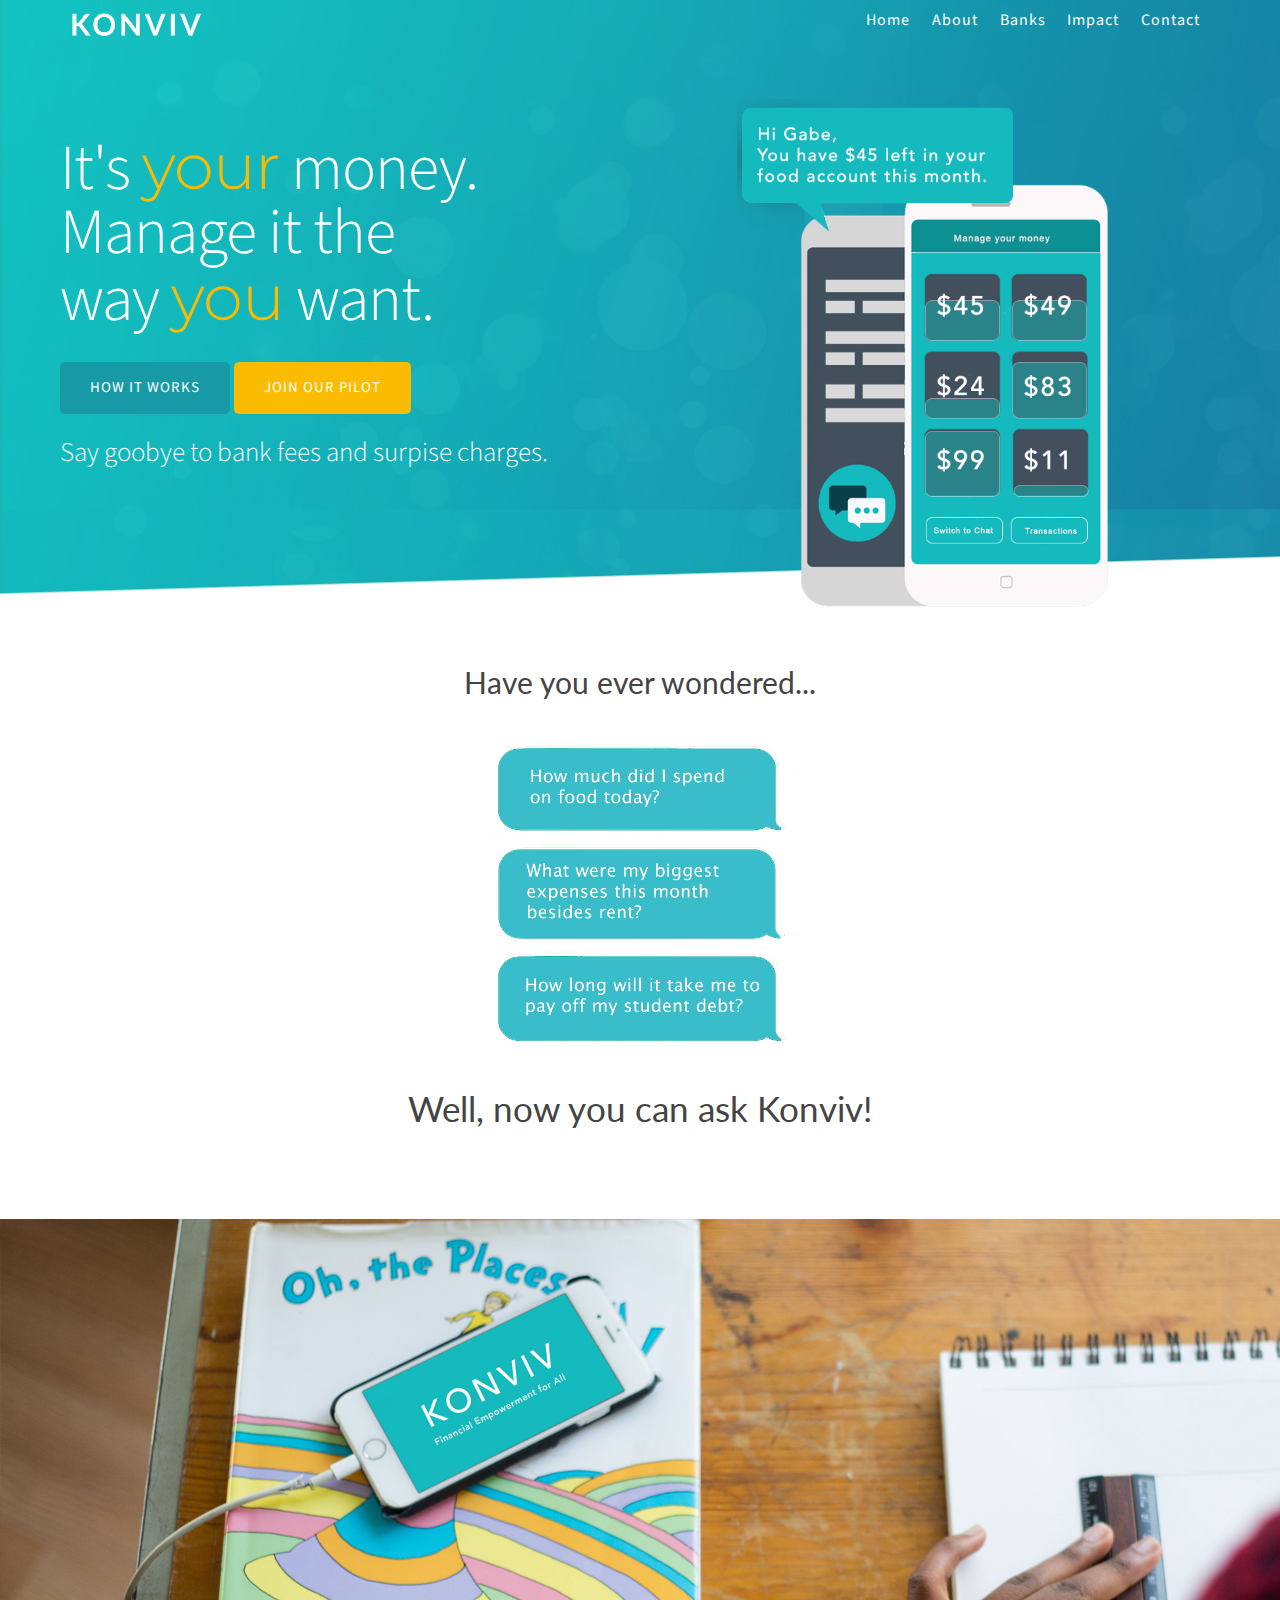
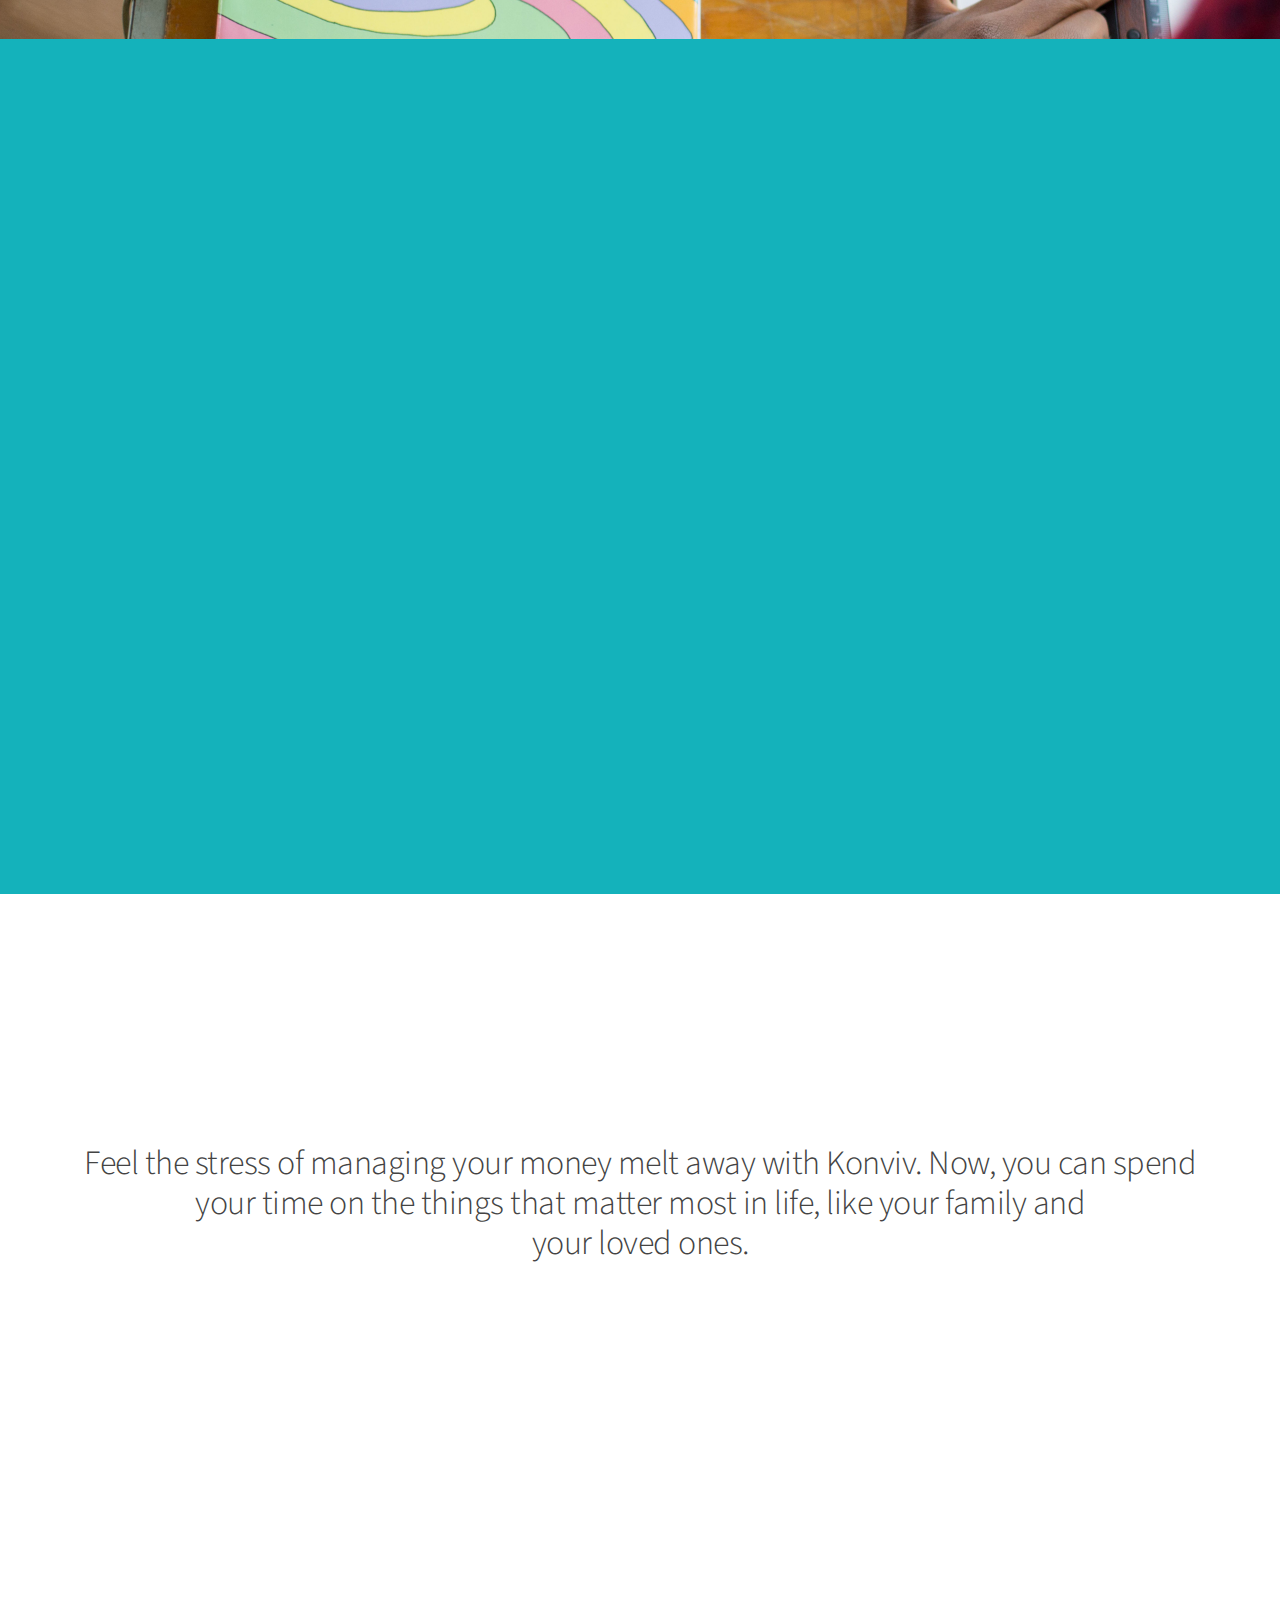
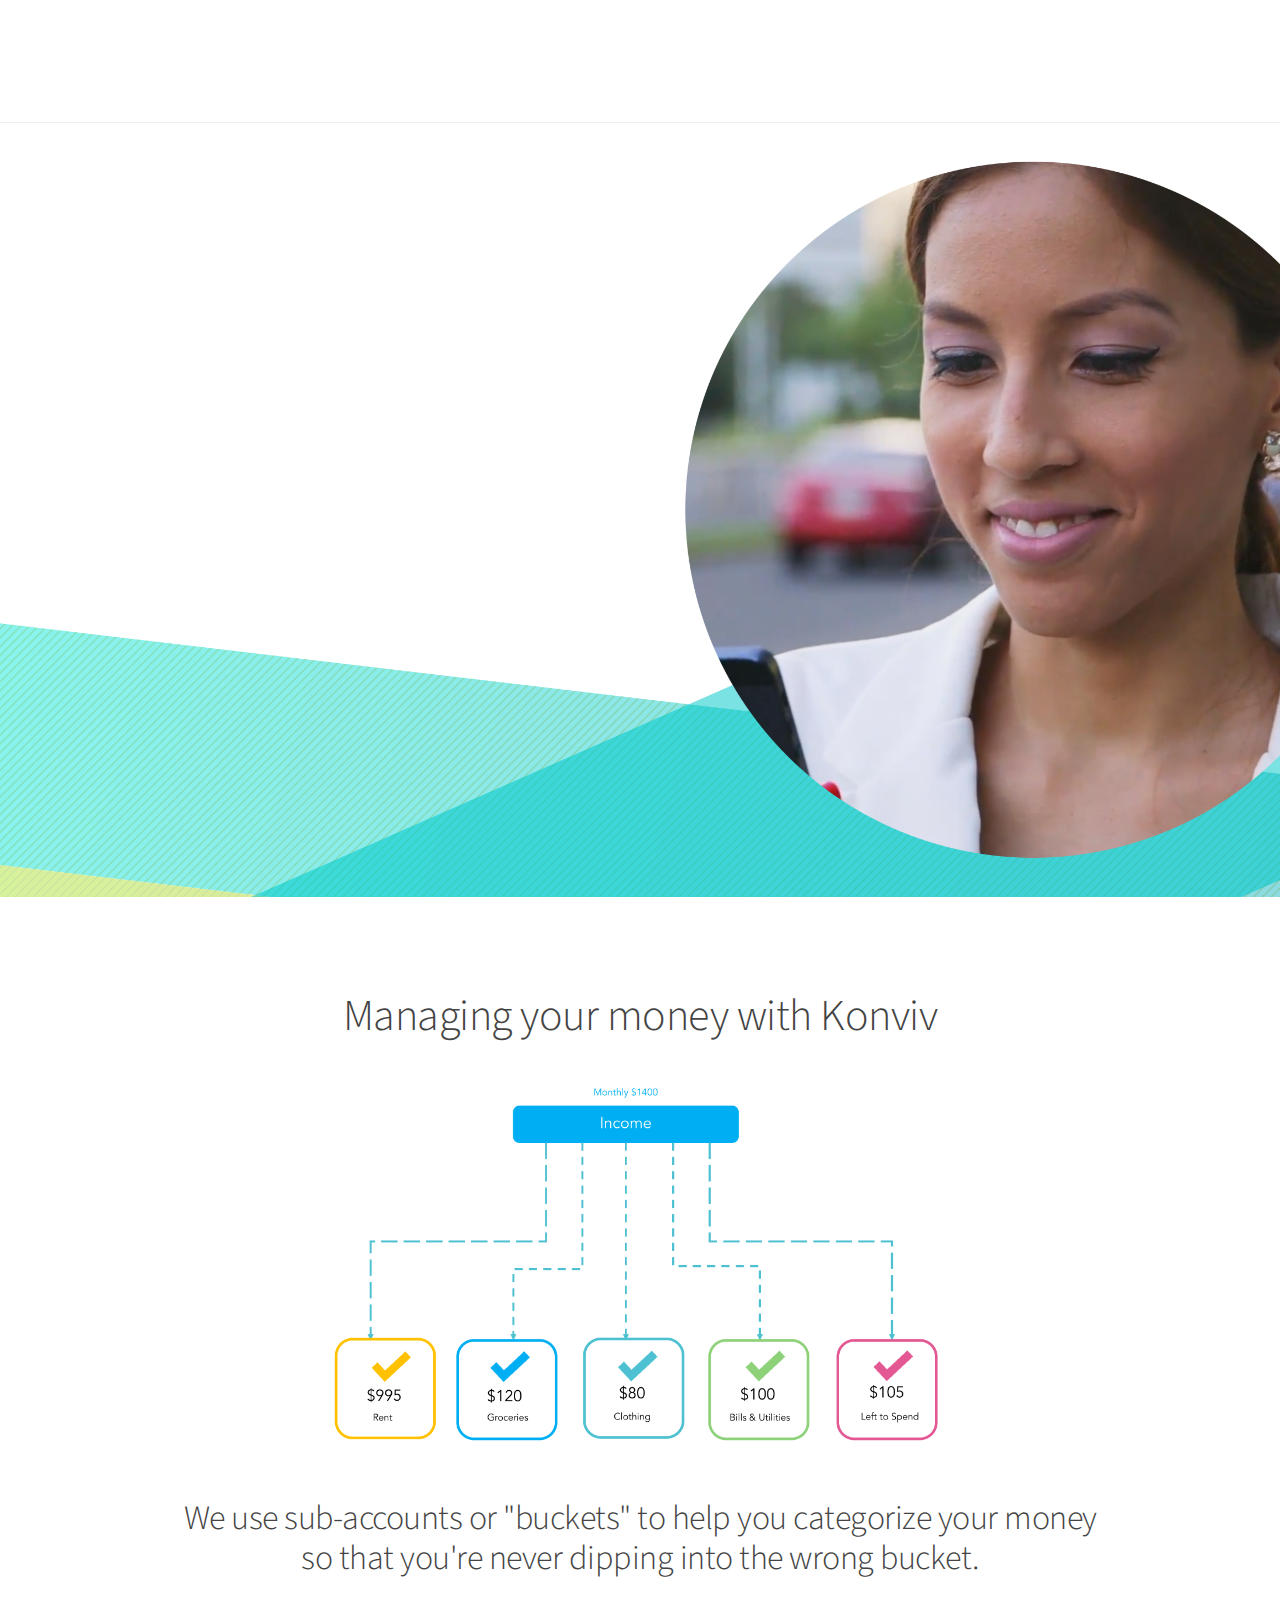
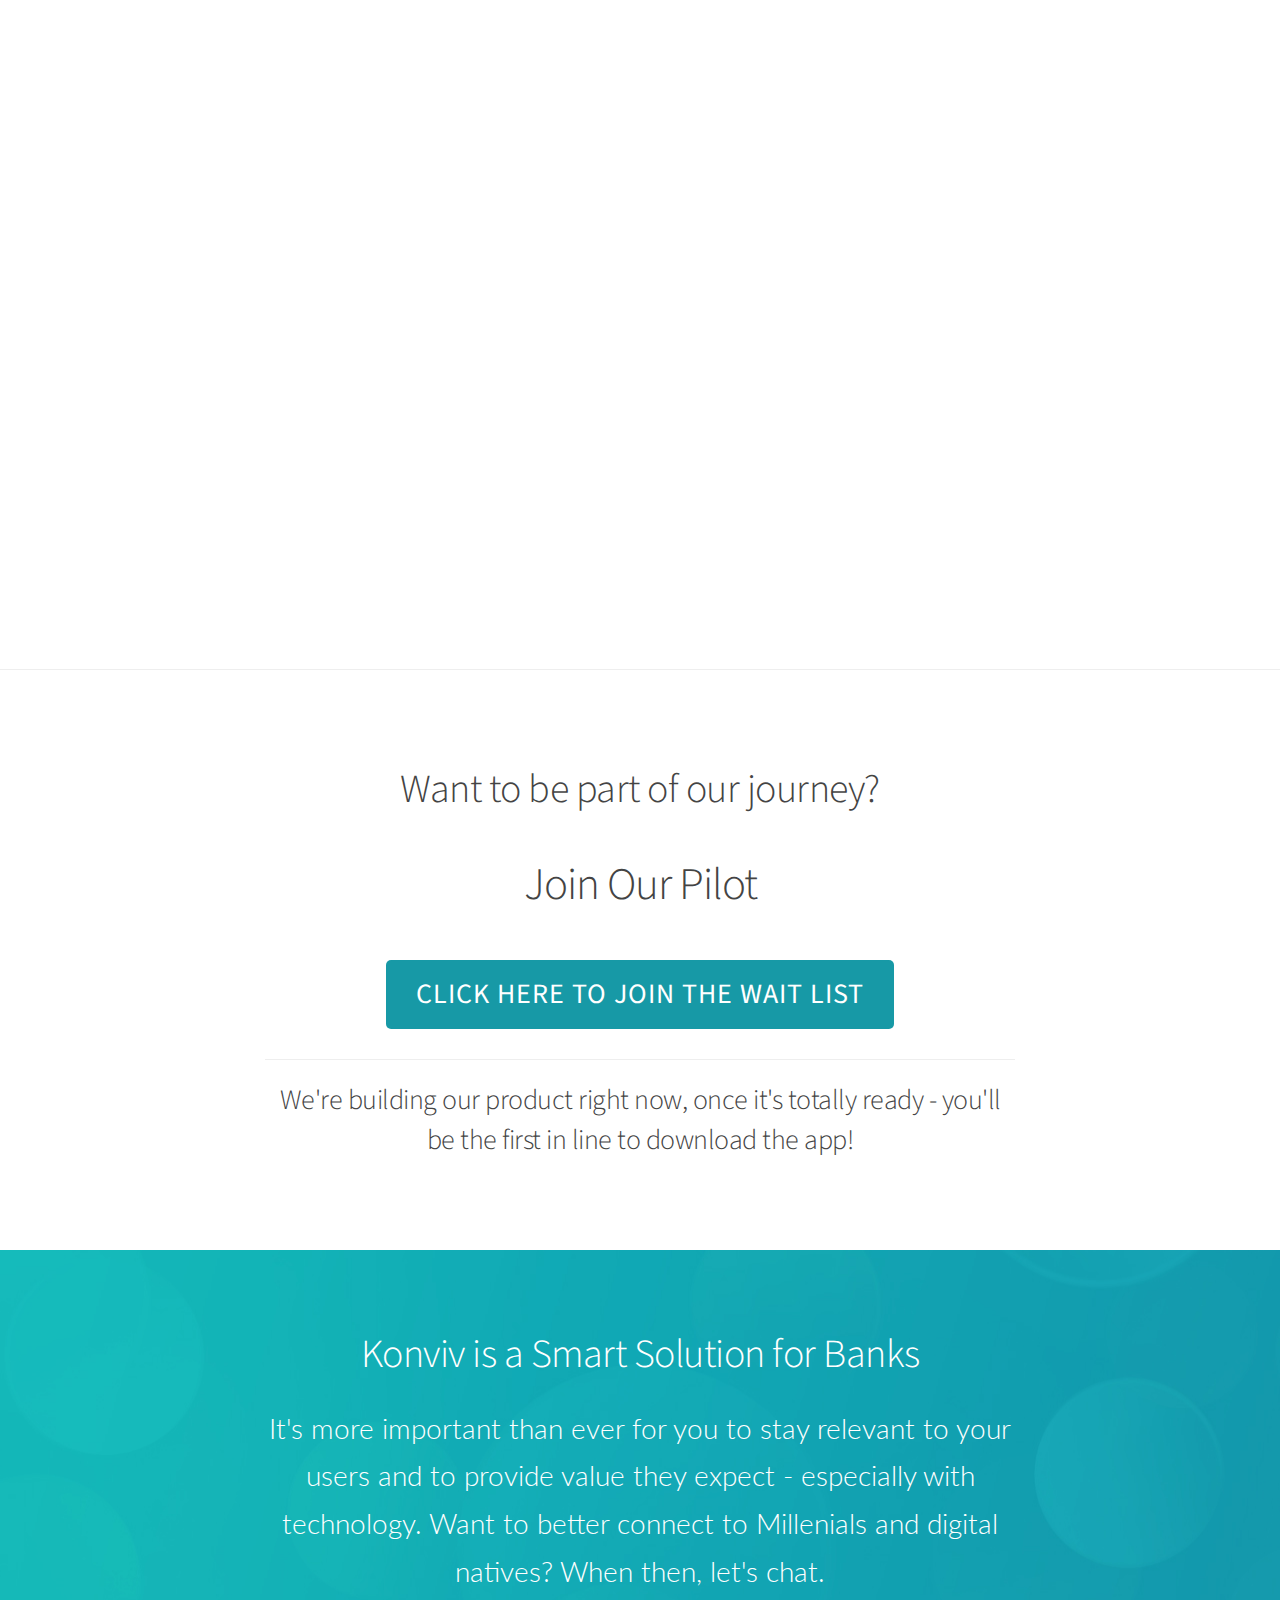
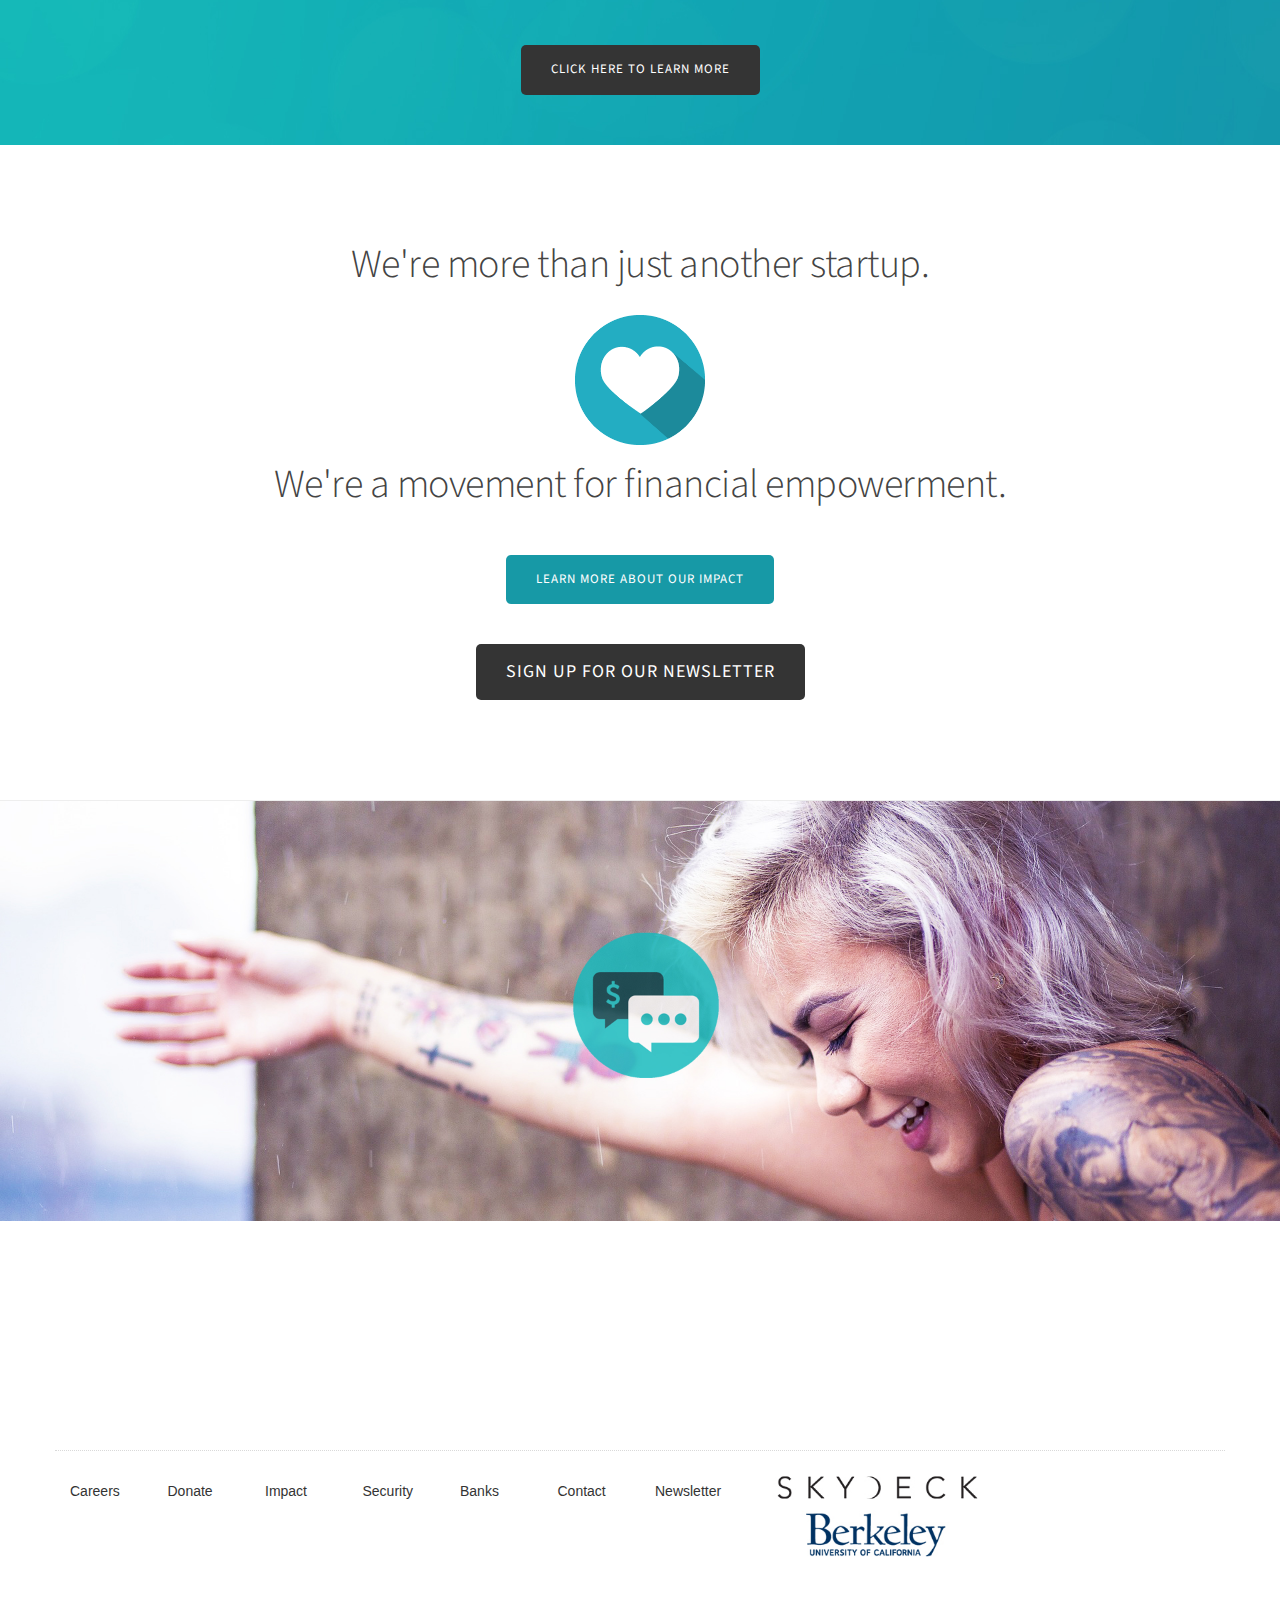
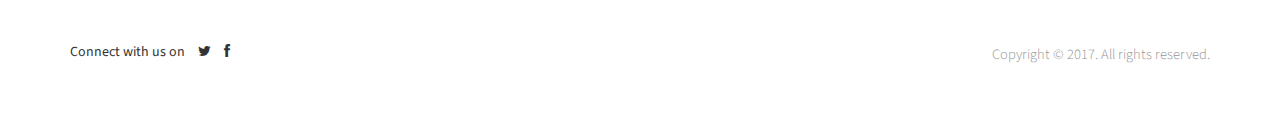
==== commit 299a8643: "New" ====
--- a/index.html
+++ b/index.html
@@ -66,36 +66,31 @@
         </div>
           <div class="row" id="toprow" style="padding:5px;">
             <div class="col-sm-7 wow fadeIn pad-sm" data-wow-delay="0.4s" style="vertical-align: center;">
-          <h1 class="wow fadeIn" style="margin-top:10px; font-size:50px;">It's <span style="color:#fabb00; font-weight:300;">your</span> money.<br /> Manage it <span style="color:#fabb00; font-weight:300;">your</span> way.</h1>
-            <div style="margin-top:30px;"><a href="#be-the-first" class="btn btn-primary btn-lg scroll">How It Works</a>
-                    <a href="#pilot" class="btn btn-primary btn-lg scroll" style="background-color:#fabb00;">Join Our Pilot</a>
-                    <h3 style="color:white;"><br /> Say goobye to bank fees and surpise charges.</h3>
+          <h1 class="wow fadeIn" style="margin-top:10px; font-size:64px; line-height:1;">It's <span style="color:#fabb00; font-weight:300; font-family:'Montserrat';">your</span> money.<br /> Manage it the <br />way <span style="color:#fabb00; font-weight:300; font-family:'Montserrat';">you</span> want.</h1>
+            <div style="margin-top:30px;"><a href="#be-the-first" class="btn btn-primary btn-lg scroll" style="font-size:15px;">How It Works</a>
+                    <a href="#pilot" class="btn btn-primary btn-lg scroll" style="background-color:#fabb00; font-size:15px;">Join Our Pilot</a>
+                    <h3 style="color:white; font-size:27px; margin-top:-6px;"><br /> Say goobye to bank fees and surpise charges.</h3>
             </div>
         </div>
         <div class="col-sm-40 wow fadeIn" data-wow-delay="0.4s">
            <p id="mobiletop"><img src="img/mobile2.png" style="margin-top:55px; width:435px;" alt="iphone"></p>
           </div>
-          <div style="text-align:center; margin-top:0px;">
-          <h2 style="color:#444; font-size:34px;">Financial Peace of Mind.</h2>
-           <div> 
           </div>
          
       </div>
       </div>
     </section>
 
-        <section id="be" class="pad-sm" style="color:#333; margin-top:-100px;">
+        <section id="be" style="color:#333; margin-top:-10px;">
         <div class="container">
         <div class="row margin-40 text-center">
-                <img src="img/chatb.png" alt="chat" style="width:200px; margin:32px 0px 26px 0px;" />
                 <h2 class="bottommargin font-body uppercase t400" style="font-size: 34px; color:#444444; font-weight:300;"></h2>
 
-                <p class="lead topmargin-sm nobottommargin" style="font-weight:400; color:#444444; font-size:20px; line-height: 1.7;">Have you ever wondered...</p>
+                <p class="lead topmargin-sm nobottommargin" style="font-weight:400; color:#444444; font-size:30px; line-height: 1.7;">Have you ever wondered...</p>
                 
                 <p><img src="img/textbubbles.jpg" alt="text bubbles" style="width:345px;" /></p>
                 
-                <p class="lead topmargin-sm nobottommargin" style="font-weight:400; color:#444444; font-size:18px; line-height: 1.7;">Well, now you can ask Konviv!</p><br>
-                <h2 class="bottommargin font-body uppercase t400" style="font-size: 34px; color:#444444; font-weight:300;">Think of Konviv as a financial buddy in your pocket, <br />available 24/7 to give you and your family the peace of mind you deserve. </h2>
+                <p class="lead topmargin-sm nobottommargin" style="font-weight:400; color:#444444; font-size:35px; line-height: 1.7;">Well, now you can ask Konviv!</p><br>
                 </div>
                 </div>
     </section>
@@ -187,14 +182,13 @@
             <div class="col-sm-8 col-sm-offset-2 text-center" id="pilot">
               <h2 class="black">Want to be part of our journey?</h2>
               <br >
-                <h2 class="black">Join Our Pilot</h2>
+                <h1 class="black">Join Our Pilot</h1>
                 <br />
+                <div class="col-sm-12"><br />
+                  <p><button style="font-size:28px;" class="btn btn-primary btn-lg" id="open-popup-pilot" data-easing="easeInOutExpo" data-speed="1250" data-offset="70">Click Here to Join The Wait List</button></p><br />
+              </div>
                 <hr style="width:100%;">
                 <h2 style="font-size:28px;" class="black">We're building our product right now, once it's totally ready - you'll be the first in line to download the app!</h2>
-              <br />
-              <div class="col-sm-8 col-sm-offset-2 col-md-6 col-md-offset-3"><br />
-                  <p><button style="font-size:18px;" class="btn btn-primary btn-lg" id="open-popup-pilot" data-easing="easeInOutExpo" data-speed="1250" data-offset="70">Click Here to Join The Wait List</button></p>
-              </div>
           </div>
         </div>
       </div>
@@ -273,9 +267,9 @@
             <div class="col-sm-1"><a href="impact.html">Impact</a></div>
             <div class="col-sm-1"><a href="banks.html#be-class-pci">Security</a></div>
             <div class="col-sm-1"><a href="banks.html">Banks</a></div>
+            <div class="col-sm-1"><a href="contact.php">Contact</a></div>
             <div class="col-sm-1"><a href="#newsletter">Newsletter</a></div>
-            <div class="col-sm-1"><a href="contact.php">Contact</a></div>
-            <div class="col-sm-3" style="margin:-10px 0px -50px 50px;"><a href="http://skydeck.berkeley.edu/"><img src="img/skydeck.jpg" /></a></div>
+            <div class="col-sm-3" style="margin:-16px 0px -50px -3px;"><a href="http://skydeck.berkeley.edu/"><img src="img/skydeck.jpg" style="width:95%;" /></a></div>
           </div>
             <!-- End Footer Links Menu -->
       </div>
@@ -343,4 +337,4 @@
 <!-- End Demo ============= -->
 
     </body>
-</html>+</html>
